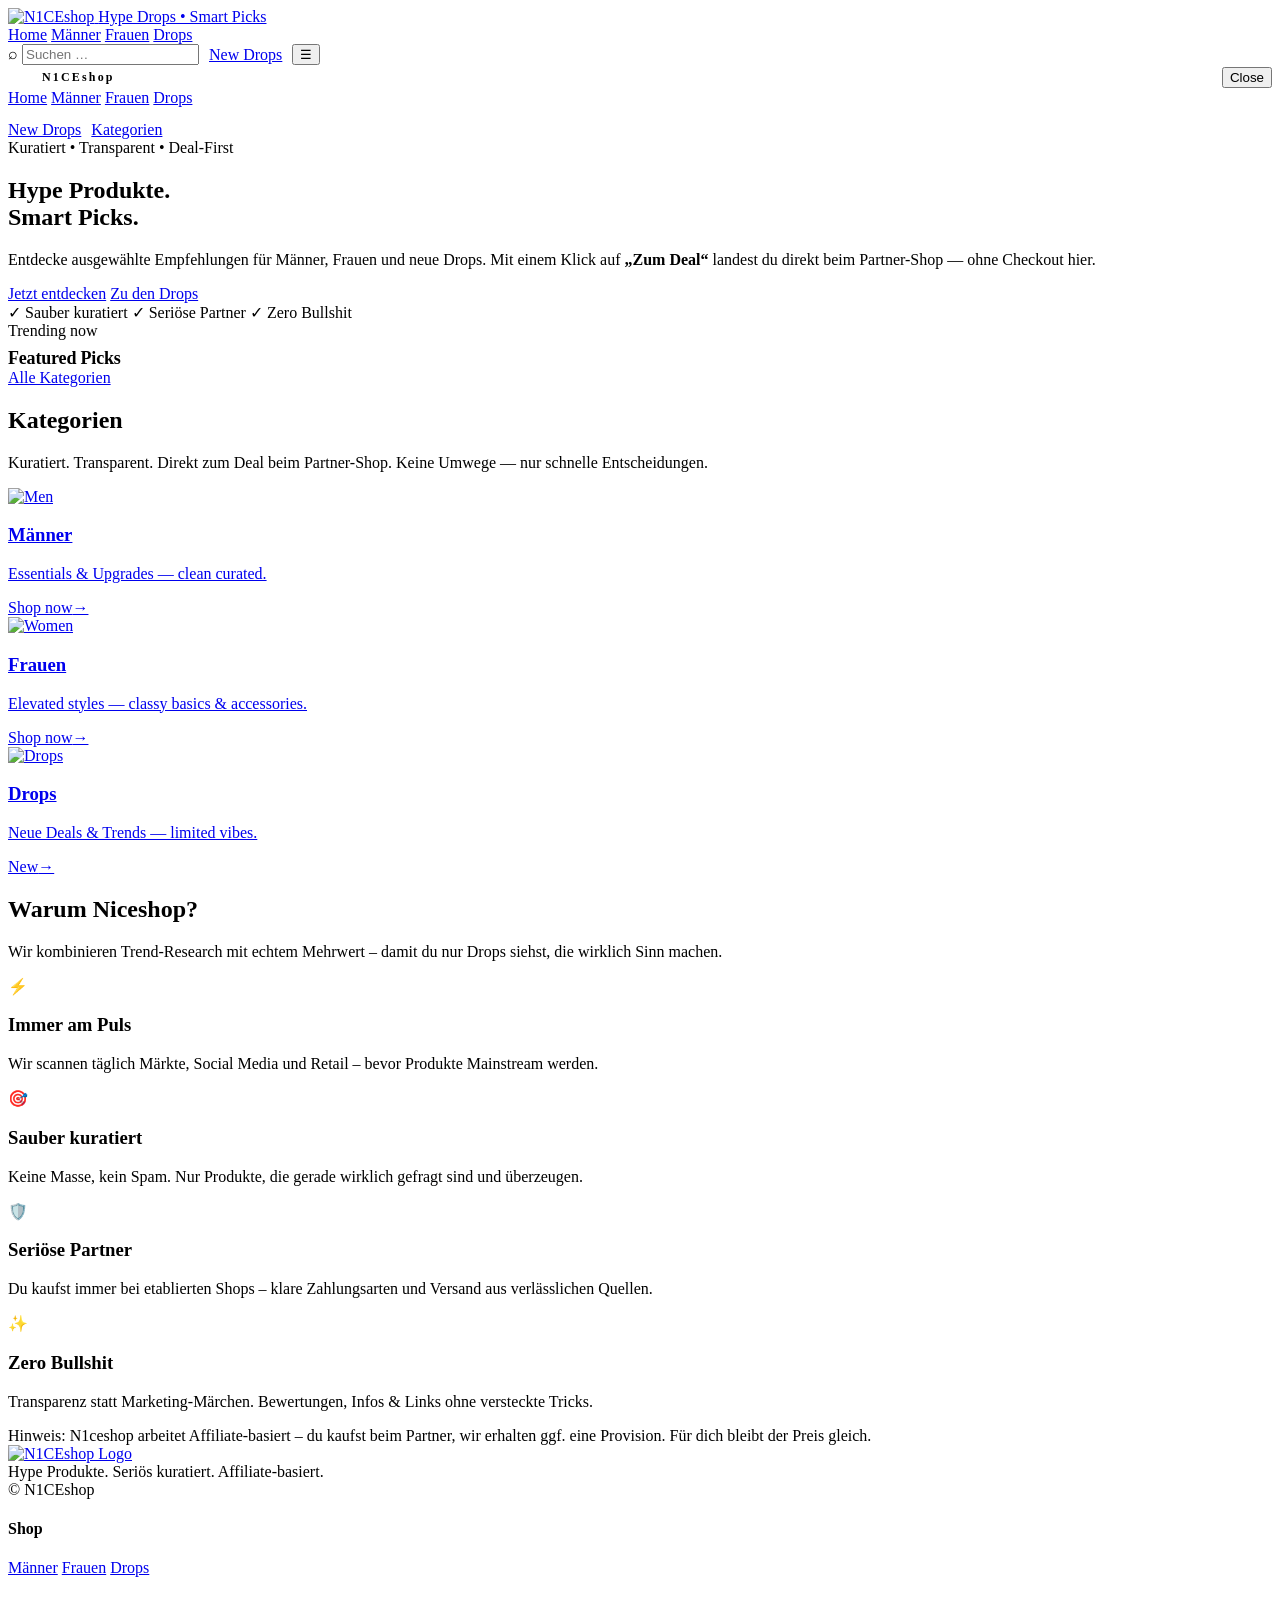
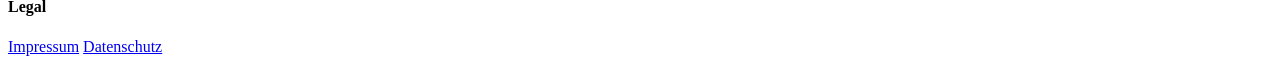
==== index.html @ d52f27d8 "Add files via upload" ====
<!DOCTYPE html>
<html lang="de">
<head>
  <title>N1CEshop — Curated Affiliate Picks</title>
  
<meta charset="UTF-8" />
<meta name="viewport" content="width=device-width, initial-scale=1.0" />
<meta name="theme-color" content="#0f1115" />
<link rel="stylesheet" href="assets/css/styles.css" />
<link rel="icon" href="assets/img/n1celogo.png" type="image/svg+xml" />

</head>
<body>

<header class="topbar">
  <div class="container">
    <div class="topbar-inner">
      <a class="brand" href="index.html" aria-label="Home">
  <img class="brand-logo" src="assets/img/n1celogo.png" alt="N1CEshop">
  <span class="tagline">Hype Drops • Smart Picks</span>
</a>

      <nav class="nav" aria-label="Shop Navigation">
        <a data-navlink href="index.html">Home</a>
        <a data-navlink href="men.html">Männer</a>
        <a data-navlink href="women.html">Frauen</a>
        <a data-navlink href="drops.html">Drops</a>
      </nav>

      <div style="display:flex;align-items:center;gap:10px">
        <div class="search" aria-label="Search">
          <span class="pill">⌕</span>
          <input type="text" placeholder="Suchen …" />
        </div>
        <a class="btn primary" href="drops.html">New Drops</a>
        <button class="burger" id="burger" aria-label="Open menu">☰</button>
      </div>
    </div>
  </div>
</header>

<div class="drawer" id="drawer" aria-hidden="true">
  <div class="drawer-panel" role="dialog" aria-modal="true" aria-label="Menu">
    <div style="display:flex;align-items:center;justify-content:space-between;gap:10px">
      <div style="display:flex;align-items:center;gap:10px">
        <span class="brand-badge" aria-hidden="true" style="width:24px;height:24px;border-radius:10px"></span>
        <strong style="letter-spacing:.18em;font-size:12px">N1CEshop</strong>
      </div>
      <button class="btn ghost" id="drawerClose" type="button">Close</button>
    </div>

    <div class="drawer-nav">
      <a href="index.html">Home</a>
      <a href="men.html">Männer</a>
      <a href="women.html">Frauen</a>
      <a href="drops.html">Drops</a>
    </div>

    <div style="margin-top:14px;display:flex;gap:10px;flex-wrap:wrap">
      <a class="btn primary" href="drops.html">New Drops</a>
      <a class="btn ghost" href="index.html#categories">Kategorien</a>
    </div>
  </div>
</div>


<main class="hero">
  <div class="container">
    <div class="hero-shop">
      <section class="hero-panel reveal">
        <div class="content">
          <span class="pill">Kuratiert • Transparent • Deal-First</span>
          <h1 class="h1">Hype Produkte.<br/>Smart Picks.</h1>
          <p class="hero-sub">Entdecke ausgewählte Empfehlungen für Männer, Frauen und neue Drops. Mit einem Klick auf <strong>„Zum Deal“</strong> landest du direkt beim Partner-Shop — ohne Checkout hier.</p>

          <div class="hero-actions">
            <a class="btn primary" href="#categories">Jetzt entdecken</a>
            <a class="btn ghost" href="drops.html">Zu den Drops</a>
          </div>

          <div class="hero-badges">
            <span class="pill">✓ Sauber kuratiert</span>
            <span class="pill">✓ Seriöse Partner</span>
            <span class="pill">✓ Zero Bullshit</span>
          </div>
        </div>
      </section>

      <aside class="hero-panel featured reveal" aria-label="Featured products">
        <div class="featured-top">
          <div>
            <div class="pill">Trending now</div>
            <div style="height:8px"></div>
            <strong style="letter-spacing:-.01em;font-size:18px">Featured Picks</strong>
          </div>
          <a class="btn ghost mini-cta" href="#categories">Alle Kategorien</a>
        </div>

        <div id="featuredGrid" class="featured-grid"></div>
      </aside>
    </div>
  </div>
</main>

<section class="section" id="categories">
  <div class="container">
    <div class="section-top">
      <div class="reveal">
        <h2 class="h2">Kategorien</h2>
        <p class="small">Kuratiert. Transparent. Direkt zum Deal beim Partner-Shop. Keine Umwege — nur schnelle Entscheidungen.</p>
      </div>
      <div class="reveal" style="display:flex;gap:10px;flex-wrap:wrap"></div>
    </div>

    <div class="tiles">
      <a class="tile reveal" href="men.html">
        <div class="media"><img src="assets/img/männer.png" alt="Men"></div>
        <div class="body"><h3>Männer</h3><p>Essentials &amp; Upgrades — clean curated.</p></div>
        <div class="footer"><span class="pill">Shop now</span><span class="arrow">→</span></div>
      </a>

      <a class="tile reveal" href="women.html">
        <div class="media"><img src="assets/img/frauen.png" alt="Women"></div>
        <div class="body"><h3>Frauen</h3><p>Elevated styles — classy basics &amp; accessories.</p></div>
        <div class="footer"><span class="pill">Shop now</span><span class="arrow">→</span></div>
      </a>

      <a class="tile reveal" href="drops.html">
        <div class="media"><img src="assets/img/vkh-led-strip-10m.webp" alt="Drops"></div>
        <div class="body"><h3>Drops</h3><p>Neue Deals &amp; Trends — limited vibes.</p></div>
        <div class="footer"><span class="pill">New</span><span class="arrow">→</span></div>
      </a>
    </div>
  </div>
</section>

<section class="section">
  <div class="container">
    <div class="why-wrap reveal">
      <div class="why-head">
        <h2>Warum Niceshop?</h2>
        <p>Wir kombinieren Trend-Research mit echtem Mehrwert – damit du nur Drops siehst, die wirklich Sinn machen.</p>
      </div>

      <div class="why-grid">
        <div class="why-card">
          <div class="why-icon">⚡</div>
          <h3>Immer am Puls</h3>
          <p>Wir scannen täglich Märkte, Social Media und Retail – bevor Produkte Mainstream werden.</p>
        </div>

        <div class="why-card">
          <div class="why-icon">🎯</div>
          <h3>Sauber kuratiert</h3>
          <p>Keine Masse, kein Spam. Nur Produkte, die gerade wirklich gefragt sind und überzeugen.</p>
        </div>

        <div class="why-card">
          <div class="why-icon">🛡️</div>
          <h3>Seriöse Partner</h3>
          <p>Du kaufst immer bei etablierten Shops – klare Zahlungsarten und Versand aus verlässlichen Quellen.</p>
        </div>

        <div class="why-card">
          <div class="why-icon">✨</div>
          <h3>Zero Bullshit</h3>
          <p>Transparenz statt Marketing-Märchen. Bewertungen, Infos &amp; Links ohne versteckte Tricks.</p>
        </div>
      </div>

      <div class="why-note">Hinweis: N1ceshop arbeitet Affiliate-basiert – du kaufst beim Partner, wir erhalten ggf. eine Provision. Für dich bleibt der Preis gleich.</div>
    </div>
  </div>
</section>


<footer>
  <div class="container">
    <div class="footer-grid">
      <!-- Column 1: Brand -->
      <div class="footer-brand">
        <a href="index.html" class="footer-brand-link">
          <img class="footer-logo" src="assets/img/n1celogo.png" alt="N1CEshop Logo">

        </a>

        <div class="footer-tagline">Hype Produkte. Seriös kuratiert. Affiliate-basiert.</div>
        <div class="copy">© <span id="year"></span> N1CEshop</div>
        
      </div>

      <!-- Column 2: Shop -->
      <div>
        <h4 class="footer-title">Shop</h4>
        <div class="footer-links">
          <a href="men.html">Männer</a>
          <a href="women.html">Frauen</a>
          <a href="drops.html">Drops</a>
        </div>
      </div>

      <!-- Column 3: Legal -->
      <div>
        <h4 class="footer-title">Legal</h4>
        <div class="footer-links">
          <a href="impressum.html">Impressum</a>
          <a href="datenschutz.html">Datenschutz</a>
        </div>
      </div>
    </div>
  </div>
</footer>


<script src="assets/js/app.js"></script>

</body>
</html>
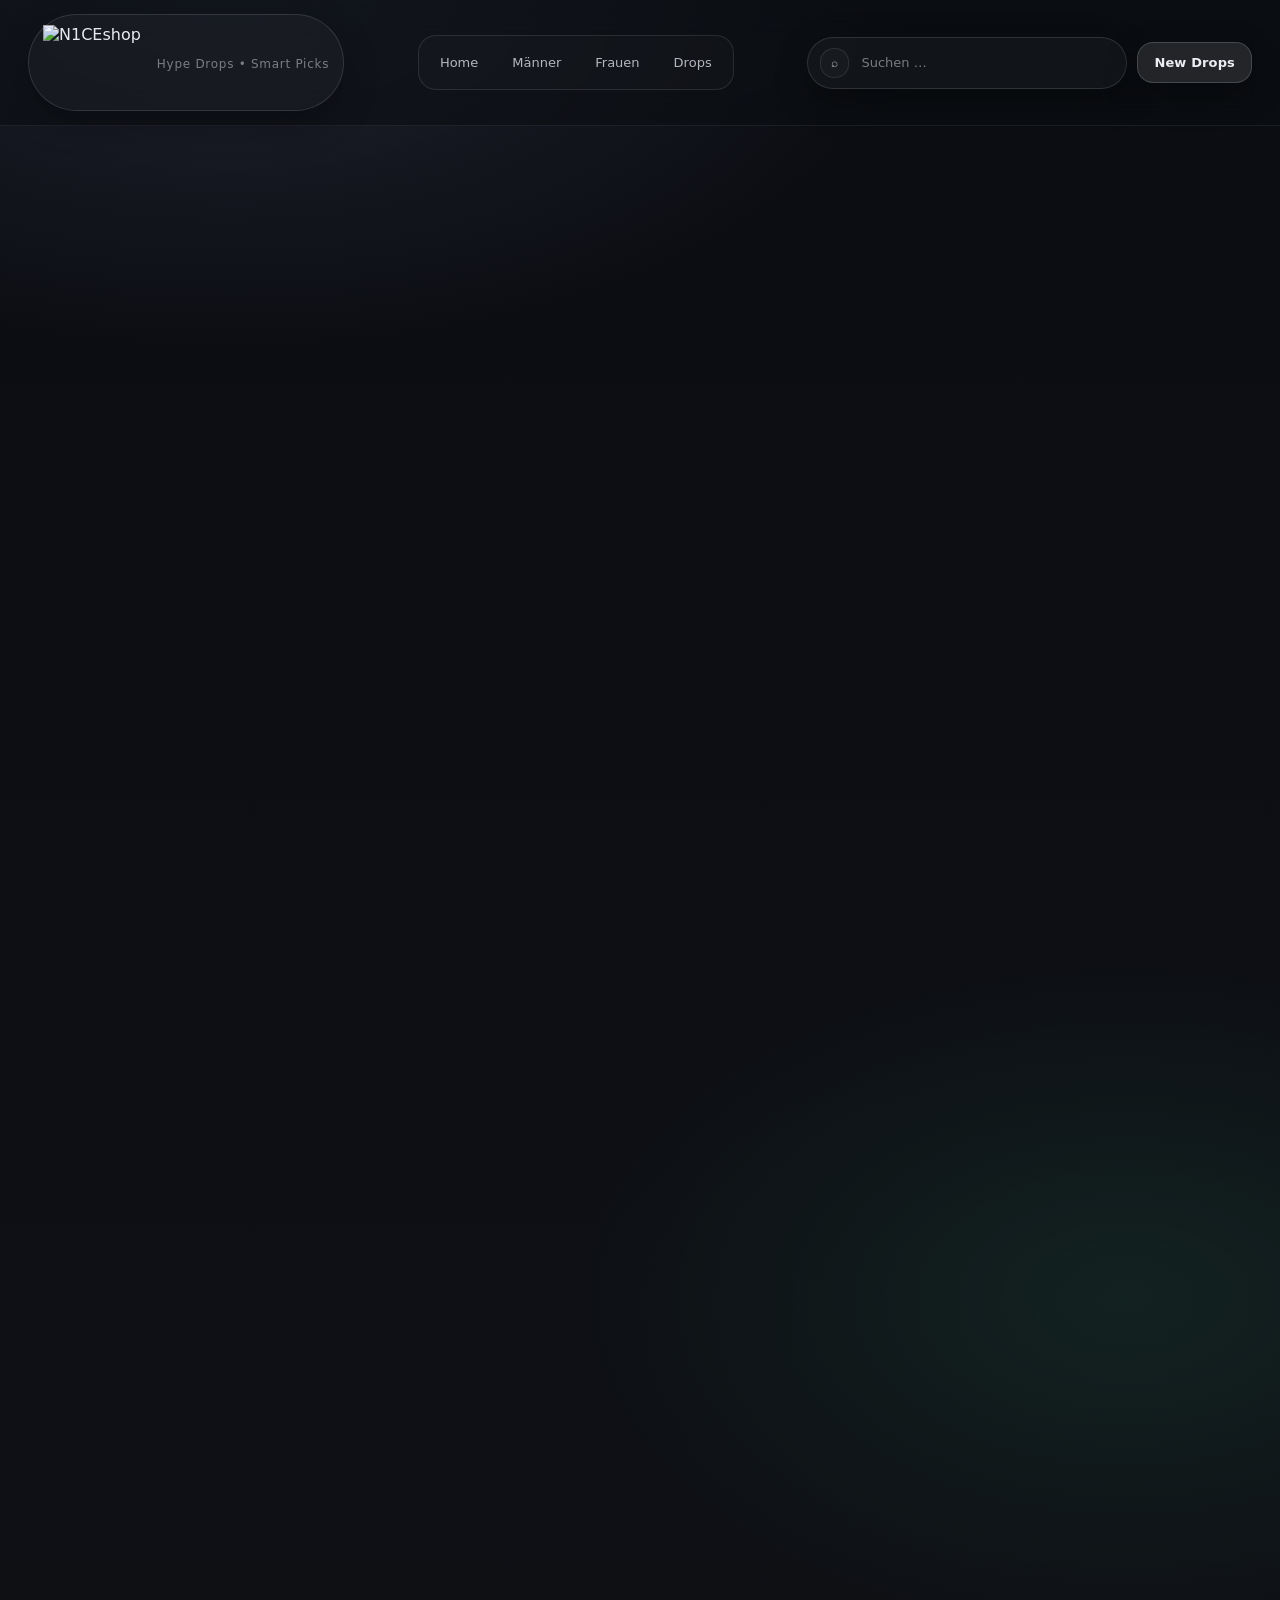
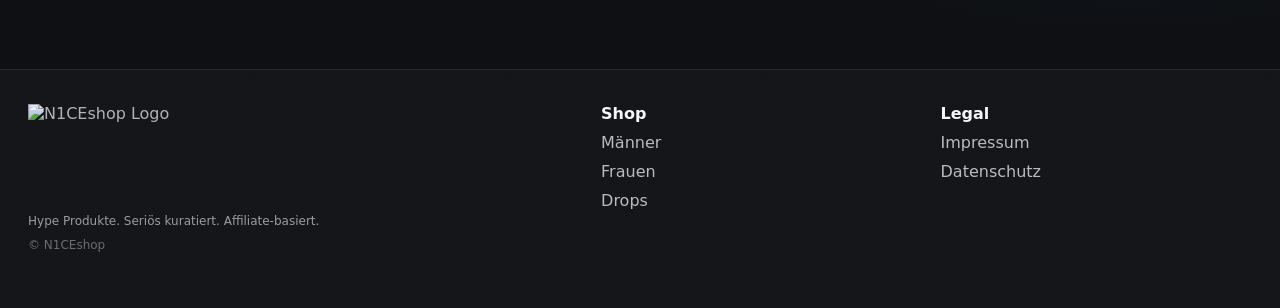
==== commit 8c10e98c: "Update index.html" ====
--- a/index.html
+++ b/index.html
@@ -6,7 +6,7 @@
 <meta charset="UTF-8" />
 <meta name="viewport" content="width=device-width, initial-scale=1.0" />
 <meta name="theme-color" content="#0f1115" />
-<link rel="stylesheet" href="assets/css/styles.css" />
+<link rel="stylesheet" href="styles.css" />
 <link rel="icon" href="assets/img/n1celogo.png" type="image/svg+xml" />
 
 </head>
--- a/styles.css
+++ b/styles.css
@@ -0,0 +1,783 @@
+
+:root{
+  --bg:#0f1115;
+  --bg2:#0b0d12;
+  --text:#f4f6fb;
+  --muted:rgba(244,246,251,.68);
+
+  --glass: rgba(255,255,255,.06);
+  --glass2: rgba(255,255,255,.04);
+  --glassLine: rgba(255,255,255,.12);
+
+  --shadow: 0 34px 120px rgba(0,0,0,.55);
+  --shadow2: 0 14px 44px rgba(0,0,0,.38);
+
+  --radius: 22px;
+  --radius2: 36px;
+  --max: 1240px;
+}
+*{box-sizing:border-box}
+html{scroll-behavior:smooth}
+body{
+  margin:0;
+  font-family: ui-sans-serif, system-ui, -apple-system, Segoe UI, Roboto, Inter, Arial;
+  color:var(--text);
+  background:
+    radial-gradient(1100px 560px at 18% 0%, rgba(170,179,255,.12), transparent 62%),
+    radial-gradient(920px 560px at 88% 68%, rgba(77,255,181,.08), transparent 60%),
+    linear-gradient(180deg, var(--bg2), var(--bg));
+  overflow-x:hidden;
+}
+a{color:inherit; text-decoration:none}
+img{max-width:100%; display:block}
+button,input,select{font-family:inherit}
+.container{width:min(var(--max), calc(100% - 56px)); margin:0 auto}
+
+/* Header */
+.topbar{
+  position:sticky; top:0; z-index:1000;
+  padding: 14px 0;
+  background: rgba(12,14,18,.58);
+  backdrop-filter: blur(18px);
+  border-bottom:1px solid rgba(244,246,251,.07);
+}
+.topbar-inner{display:flex; align-items:center; justify-content:space-between; gap:14px}
+.brand{
+  display:flex; align-items:center; gap:12px;
+  padding:10px 14px;
+  border-radius:999px;
+  background: rgba(255,255,255,.03);
+  border:1px solid rgba(255,255,255,.12);
+  box-shadow: var(--shadow2);
+}
+.brand-badge{
+  width:26px; height:26px; border-radius:10px;
+  background: linear-gradient(135deg, rgba(255,255,255,.92), rgba(170,179,255,.62));
+  box-shadow: 0 0 0 1px rgba(255,255,255,.14) inset;
+}
+.brand strong{letter-spacing:.18em; font-size:12px}
+
+.nav{
+  display:flex; align-items:center; gap:8px;
+  padding: 8px;
+  border-radius: 999px;
+  background: rgba(255,255,255,.02);
+  border: 1px solid rgba(255,255,255,.10);
+}
+.nav a{
+  padding:10px 12px;
+  border-radius:999px;
+  border:1px solid transparent;
+  color: rgba(244,246,251,.72);
+  font-size:13px;
+  transition: background .18s ease, border-color .18s ease, transform .18s ease;
+}
+.nav a:hover{background: rgba(255,255,255,.05); border-color: rgba(255,255,255,.10); transform: translateY(-1px); color: rgba(244,246,251,.9)}
+.nav a.active{background: rgba(255,255,255,.08); border-color: rgba(255,255,255,.14); color: rgba(244,246,251,.95)}
+
+.search{
+  display:flex; align-items:center; gap:10px;
+  padding:10px 12px;
+  border-radius:999px;
+  border:1px solid rgba(255,255,255,.12);
+  background: rgba(255,255,255,.03);
+  box-shadow: var(--shadow2);
+  min-width: 320px;
+}
+.search input{
+  border:0; outline:0; width:100%;
+  background:transparent; color:var(--text);
+  font-size:13px;
+}
+.search input::placeholder{color:rgba(244,246,251,.46)}
+
+.btn{
+  display:inline-flex; align-items:center; justify-content:center;
+  gap:10px;
+  padding:12px 14px;
+  border-radius:999px;
+  border:1px solid rgba(255,255,255,.16);
+  background: rgba(255,255,255,.06);
+  box-shadow: var(--shadow2);
+  font-weight:750; font-size:13px;
+  transition: transform .18s ease, background .18s ease, border-color .18s ease;
+  color: rgba(244,246,251,.96);
+}
+.btn:hover{transform: translateY(-1px); background: rgba(255,255,255,.09); border-color: rgba(255,255,255,.22)}
+.btn.primary{background: rgba(255,255,255,.10)}
+.btn.ghost{background: rgba(255,255,255,.03); border-color: rgba(255,255,255,.12)}
+
+.pill{
+  display:inline-flex; align-items:center; gap:8px;
+  padding:7px 11px;
+  border-radius:999px;
+  border:1px solid rgba(255,255,255,.12);
+  background: rgba(255,255,255,.03);
+  color: rgba(244,246,251,.75);
+  font-size:12px;
+}
+
+.burger{display:none}
+@media (max-width: 980px){
+  .nav{display:none}
+  .search{display:none}
+  .burger{display:inline-flex; padding:10px 12px; border-radius:999px; border:1px solid rgba(255,255,255,.14); background: rgba(255,255,255,.03); box-shadow: var(--shadow2); cursor:pointer}
+}
+
+/* Drawer */
+.drawer{position:fixed; inset:0; z-index:1500; background: rgba(0,0,0,.58); opacity:0; pointer-events:none; transition: opacity .2s ease}
+.drawer.open{opacity:1; pointer-events:auto}
+.drawer-panel{
+  position:absolute; top:0; right:0; height:100%;
+  width:min(460px, 90vw);
+  padding:18px;
+  background: rgba(18,20,26,.92);
+  backdrop-filter: blur(18px);
+  border-left:1px solid rgba(255,255,255,.12);
+  transform: translateX(100%);
+  transition: transform .22s ease;
+}
+.drawer.open .drawer-panel{transform: translateX(0)}
+.drawer-nav{display:grid; gap:10px; margin-top:12px}
+.drawer-nav a{padding:14px 12px; border-radius:18px; border:1px solid rgba(255,255,255,.12); background: rgba(255,255,255,.03)}
+.drawer-nav a:hover{background: rgba(255,255,255,.05)}
+
+/* Hero */
+.hero{padding: 34px 0 0}
+.hero-grid{display:grid; grid-template-columns: 1fr; gap:22px; align-items:stretch}
+@media (max-width:980px){ .hero-grid{grid-template-columns:1fr} }
+.hero-card{
+  border-radius: var(--radius2);
+  overflow:hidden;
+  background: linear-gradient(180deg, rgba(255,255,255,.06), rgba(255,255,255,.03));
+  border:1px solid rgba(255,255,255,.12);
+  box-shadow: var(--shadow);
+  backdrop-filter: blur(18px);
+}
+.hero-card .media{aspect-ratio: 16/9; overflow:hidden}
+.hero-card .media img{width:100%; height:100%; object-fit:cover; filter: saturate(1.03) contrast(1.04)}
+.hero-card .content{padding: 28px 28px 30px}
+.h1{font-size: clamp(38px, 4.6vw, 72px); line-height:1.02; letter-spacing:-0.04em; margin: 12px 0 12px}
+.lead{margin:0; color:var(--muted); font-size: clamp(15px, 1.1vw, 18px); max-width: 70ch}
+.hero-actions{display:flex; gap:10px; flex-wrap:wrap; margin-top:18px}
+.kpis{display:grid; gap:14px; grid-template-columns: repeat(2, minmax(0,1fr))}
+.kpi{
+  border-radius: var(--radius);
+  padding:18px;
+  background: rgba(255,255,255,.03);
+  border:1px solid rgba(255,255,255,.12);
+  box-shadow: var(--shadow2);
+  backdrop-filter: blur(18px);
+}
+.kpi strong{display:block; font-size:18px}
+.kpi span{display:block; margin-top:4px; color:var(--muted); font-size:12px}
+
+/* Sections */
+.section{padding: 46px 0}
+.section-top{display:flex; justify-content:space-between; align-items:flex-end; gap:16px; margin-bottom:18px}
+.h2{margin:0; font-size: clamp(24px, 2.4vw, 40px); letter-spacing:-.02em}
+.small{margin:6px 0 0; color:var(--muted)}
+
+/* Tiles */
+.tiles{display:grid; gap:18px; grid-template-columns: repeat(3, minmax(0,1fr))}
+@media (max-width:980px){ .tiles{grid-template-columns:1fr} }
+.tile{
+  border-radius: var(--radius2);
+  overflow:hidden;
+  background: rgba(255,255,255,.03);
+  border:1px solid rgba(255,255,255,.12);
+  box-shadow: var(--shadow);
+  transition: transform .18s ease, background .18s ease, border-color .18s ease;
+}
+.tile:hover{transform: translateY(-3px); background: rgba(255,255,255,.04); border-color: rgba(255,255,255,.16)}
+.tile .media{aspect-ratio: 16/9; overflow:hidden}
+.tile .media img{width:100%; height:100%; object-fit:cover}
+.tile .body{padding:22px}
+.tile .body h3{margin:0 0 8px; letter-spacing:-.01em}
+.tile .body p{margin:0; color:var(--muted)}
+.tile .footer{padding:0 22px 22px; display:flex; align-items:center; justify-content:space-between}
+.arrow{width:44px; height:44px; border-radius:18px; display:grid; place-items:center; border:1px solid rgba(255,255,255,.12); background: rgba(255,255,255,.03)}
+
+/* Products */
+.toolbar{display:flex; flex-wrap:wrap; gap:10px; align-items:center; justify-content:space-between; margin: 22px 0}
+.filters{display:flex; flex-wrap:wrap; gap:10px}
+.sort select{padding:10px 12px; border-radius:999px; border:1px solid rgba(255,255,255,.12); background: rgba(255,255,255,.03); color:var(--text)}
+.grid-products{display:grid; gap:18px; grid-template-columns: repeat(3, minmax(0,1fr))}
+@media (max-width:1100px){ .grid-products{grid-template-columns: repeat(2, minmax(0,1fr))} }
+@media (max-width:720px){ .grid-products{grid-template-columns: 1fr} }
+.product{
+  border-radius: var(--radius2);
+  overflow:hidden;
+  background: rgba(255,255,255,.03);
+  border:1px solid rgba(255,255,255,.12);
+  box-shadow: var(--shadow);
+  transition: transform .18s ease, border-color .18s ease, box-shadow .18s ease;
+}
+.product:hover{transform: translateY(-3px); border-color: rgba(255,255,255,.16); box-shadow: 0 50px 160px rgba(0,0,0,.62)}
+.product .media{aspect-ratio: 4/3; overflow:hidden; background: rgba(255,255,255,.02)}
+.product .media img{width:100%; height:100%; object-fit:cover}
+.product .body{padding:18px 18px 20px}
+.product h3{margin:0 0 8px; letter-spacing:-.01em}
+.product p{margin:0; color:var(--muted)}
+.price-row{display:flex; align-items:center; justify-content:space-between; gap:10px; margin-top:14px}
+.price{font-size:22px; font-weight:900; letter-spacing:-.02em}
+.badge{display:inline-flex; padding:7px 10px; border-radius:999px; font-size:12px; border:1px solid rgba(255,255,255,.12); background: rgba(255,255,255,.03); color: rgba(244,246,251,.84)}
+.badge.new{border-color: rgba(77,255,181,.30); background: rgba(77,255,181,.08)}
+.badge.hot{border-color: rgba(255,93,143,.28); background: rgba(255,93,143,.08)}
+.product .actions{display:flex; flex-wrap:wrap; gap:10px; margin-top:14px}
+.product .actions a, .product .actions button{flex:1}
+
+/* Modal */
+.modal{position:fixed; inset:0; z-index:1600; background: rgba(0,0,0,.64); display:none; align-items:center; justify-content:center; padding:20px}
+.modal.open{display:flex}
+.modal-card{width:min(980px, 100%); border-radius: var(--radius2); border:1px solid rgba(255,255,255,.12); background: rgba(18,20,26,.92); backdrop-filter: blur(18px); box-shadow: 0 60px 200px rgba(0,0,0,.70); overflow:hidden}
+.modal-grid{display:grid; grid-template-columns: 1fr 1fr}
+@media (max-width:980px){ .modal-grid{grid-template-columns: 1fr} }
+.modal-media{aspect-ratio: 4/3; overflow:hidden; background: rgba(255,255,255,.02)}
+.modal-media img{width:100%; height:100%; object-fit:cover}
+.modal-body{padding:18px}
+.modal-body h3{margin:0 0 8px}
+.modal-body p{margin:0; color:var(--muted)}
+.modal-top{display:flex; align-items:center; justify-content:space-between; gap:10px}
+.close{border:1px solid rgba(255,255,255,.14); background: rgba(255,255,255,.03); border-radius:999px; padding:10px 12px; cursor:pointer; color:rgba(244,246,251,.92)}
+
+/* Footer */
+footer{margin-top:44px; padding: 34px 0 56px; border-top:1px solid rgba(255,255,255,.08); background: rgba(255,255,255,.02)}
+.footer-grid{display:grid; gap:18px; grid-template-columns: 1.4fr 1fr 1fr}
+@media (max-width:980px){ .footer-grid{grid-template-columns:1fr} }
+.footer-grid a{color: rgba(244,246,251,.74)}
+.footer-grid a:hover{color: rgba(244,246,251,.92)}
+.copy{margin-top:14px; color: rgba(244,246,251,.55); font-size:12px}
+
+/* Reveal */
+.reveal{opacity:0; transform: translateY(14px)}
+.reveal.visible{opacity:1; transform:none; transition: opacity .7s ease, transform .7s ease}
+
+
+
+/* --- Shop Hero (index) --- */
+.hero-shop{
+  display:grid;
+  grid-template-columns: 1.05fr .95fr;
+  gap:22px;
+  align-items:stretch;
+}
+@media (max-width: 980px){
+  .hero-shop{grid-template-columns:1fr}
+}
+.hero-panel{
+  border-radius: var(--radius2);
+  overflow:hidden;
+  background: linear-gradient(180deg, rgba(255,255,255,.06), rgba(255,255,255,.03));
+  border:1px solid rgba(255,255,255,.12);
+  box-shadow: var(--shadow);
+  backdrop-filter: blur(18px);
+}
+.hero-panel .content{padding: 28px 28px 30px}
+.hero-sub{margin:10px 0 0; color: var(--muted); font-size: 16px; max-width: 70ch}
+.hero-badges{margin-top:14px;display:flex;gap:10px;flex-wrap:wrap}
+.featured{
+  padding: 18px;
+}
+.featured-top{
+  display:flex; align-items:center; justify-content:space-between; gap:10px;
+  margin-bottom: 12px;
+}
+.featured-grid{
+  display:grid;
+  grid-template-columns: 1fr;
+  gap:14px;
+}
+@media (max-width: 980px){
+  .featured-grid{grid-template-columns:1fr}
+}
+.mini-card{
+  display:grid;
+  grid-template-columns: 110px 1fr;
+  gap:14px;
+  border-radius: 26px;
+  overflow:hidden;
+  background: rgba(255,255,255,.03);
+  border:1px solid rgba(255,255,255,.12);
+  box-shadow: var(--shadow2);
+}
+.mini-card .img{aspect-ratio: 1/1; overflow:hidden; background: rgba(255,255,255,.02)}
+.mini-card .img img{width:100%;height:100%;object-fit:cover}
+.mini-card .txt{padding:14px 14px 14px 0}
+.mini-card h3{margin:0 0 6px; font-size:14px; letter-spacing:-.01em}
+.mini-card p{margin:0; color: var(--muted); font-size:12px; line-height:1.35}
+.mini-row{display:flex; align-items:center; justify-content:space-between; gap:10px; margin-top:10px}
+.mini-price{font-weight:900; letter-spacing:-.01em}
+.mini-cta{padding:10px 12px; font-size:12px}
+
+/* --- Warum Niceshop section --- */
+.why-wrap{
+  margin-top: 18px;
+  border-radius: var(--radius2);
+  padding: 34px 18px 22px;
+  background:
+    radial-gradient(900px 420px at 50% 0%, rgba(255,255,255,.10), transparent 62%),
+    linear-gradient(180deg, rgba(255,255,255,.02), rgba(255,255,255,.01));
+  border:1px solid rgba(255,255,255,.10);
+  box-shadow: var(--shadow);
+  backdrop-filter: blur(18px);
+}
+.why-head{ text-align:center; max-width: 980px; margin: 0 auto 22px; }
+.why-head h2{ margin:0; font-size: clamp(26px, 3vw, 42px); letter-spacing:-.02em }
+.why-head p{ margin:8px 0 0; color: var(--muted) }
+.why-grid{
+  display:grid;
+  grid-template-columns: repeat(4, minmax(0,1fr));
+  gap:18px;
+  width:min(1140px, 100%);
+  margin: 0 auto;
+}
+@media (max-width: 1100px){ .why-grid{grid-template-columns: repeat(2, minmax(0,1fr));} }
+@media (max-width: 640px){ .why-grid{grid-template-columns:1fr;} }
+
+.why-card{
+  border-radius: 26px;
+  padding: 22px;
+  background: rgba(0,0,0,.14);
+  border: 1px solid rgba(255,255,255,.12);
+  box-shadow: var(--shadow2);
+  text-align:center;
+}
+.why-icon{
+  width: 44px; height: 44px;
+  border-radius: 16px;
+  margin: 0 auto 10px;
+  display:grid; place-items:center;
+  background: rgba(255,255,255,.06);
+  border:1px solid rgba(255,255,255,.12);
+  font-size: 20px;
+}
+.why-card h3{ margin: 10px 0 8px; font-size: 16px; letter-spacing:-.01em }
+.why-card p{ margin:0; color: var(--muted); font-size: 13px; line-height:1.5 }
+.why-note{
+  text-align:center;
+  margin: 18px 0 0;
+  color: rgba(244,246,251,.45);
+  font-size: 12px;
+}
+
+/* Brand taglines */
+.brand .tagline{
+  display:block;
+  margin-top:2px;
+  font-size:11px;
+  letter-spacing:.06em;
+  color: rgba(244,246,251,.60);
+}
+.footer-tagline{
+  margin-top:6px;
+  font-size:12px;
+  color: rgba(244,246,251,.60);
+}
+
+
+/* --- Category hero: make it more normal/smaller --- */
+body.category .hero{
+  padding: 22px 0 0;
+}
+body.category .hero-panel .content{
+  padding: 20px 20px 22px;
+}
+body.category .h1{
+  font-size: clamp(30px, 3.2vw, 48px);
+}
+body.category .hero-card .media,
+body.category .hero-panel .media{
+  aspect-ratio: 16/6;
+}
+@media (max-width: 980px){
+  body.category .hero-card .media,
+  body.category .hero-panel .media{
+    aspect-ratio: 16/9;
+  }
+}
+
+
+/* --- Shopper category header (compact, no big image) --- */
+body.category .category-hero{
+  margin-top: 8px;
+  border-radius: var(--radius2);
+  padding: 18px;
+  background: linear-gradient(180deg, rgba(255,255,255,.06), rgba(255,255,255,.03));
+  border:1px solid rgba(255,255,255,.12);
+  box-shadow: var(--shadow);
+  backdrop-filter: blur(18px);
+}
+.breadcrumbs{
+  display:flex; gap:8px; flex-wrap:wrap; align-items:center;
+  color: rgba(244,246,251,.58);
+  font-size: 12px;
+}
+.breadcrumbs a{color: rgba(244,246,251,.72)}
+.breadcrumbs a:hover{color: rgba(244,246,251,.9)}
+body.category .category-hero .title-row{
+  display:flex; align-items:flex-end; justify-content:space-between; gap:14px; flex-wrap:wrap;
+  margin-top: 10px;
+}
+body.category .category-hero .title-row h1{
+  margin:0;
+  font-size: clamp(28px, 3.0vw, 44px);
+  letter-spacing: -0.03em;
+  line-height:1.05;
+}
+body.category .category-hero .title-row p{
+  margin: 6px 0 0;
+  color: var(--muted);
+  max-width: 68ch;
+}
+body.category .category-hero .meta{
+  display:flex; gap:10px; flex-wrap:wrap; align-items:center;
+}
+body.category .category-hero .count-pill{
+  padding:7px 11px;
+  border-radius:999px;
+  border:1px solid rgba(255,255,255,.12);
+  background: rgba(255,255,255,.03);
+  color: rgba(244,246,251,.80);
+  font-size: 12px;
+}
+body.category .toolbar{
+  margin-top: 14px;
+}
+
+/* ===============================
+   V5 — Apple grid + premium hover
+==================================*/
+
+/* 4-column grid (Apple feel) */
+.grid-products{
+  display:grid;
+  gap:22px;
+  grid-template-columns: repeat(4, minmax(0,1fr));
+}
+@media (max-width:1200px){
+  .grid-products{grid-template-columns: repeat(3, minmax(0,1fr));}
+}
+@media (max-width:900px){
+  .grid-products{grid-template-columns: repeat(2, minmax(0,1fr));}
+}
+@media (max-width:600px){
+  .grid-products{grid-template-columns: 1fr;}
+}
+
+/* High-end hover: lift + zoom + soft sweep */
+.product{
+  position:relative;
+  overflow:hidden;
+  transition: transform .26s ease, box-shadow .26s ease, border-color .26s ease;
+}
+.product .media img{
+  transition: transform .45s ease;
+  transform-origin: center;
+}
+.product:hover{
+  transform: translateY(-7px);
+  box-shadow: 0 70px 220px rgba(0,0,0,.68);
+  border-color: rgba(255,255,255,.26);
+}
+.product:hover .media img{
+  transform: scale(1.07);
+}
+.product::after{
+  content:"";
+  position:absolute;
+  inset:-2px;
+  background:
+    radial-gradient(700px 240px at 20% 0%, rgba(255,255,255,.10), transparent 55%),
+    linear-gradient(120deg, rgba(255,255,255,.10), transparent 42%);
+  opacity:0;
+  transition: opacity .28s ease;
+  pointer-events:none;
+}
+.product:hover::after{opacity:1}
+
+/* Premium badges */
+.badge{
+  font-weight:800;
+  letter-spacing:.06em;
+  padding:6px 10px;
+  border-radius:999px;
+  backdrop-filter: blur(12px);
+  text-transform: uppercase;
+  font-size: 11px;
+  border: 1px solid rgba(255,255,255,.14);
+  background: rgba(255,255,255,.05);
+  color: rgba(244,246,251,.92);
+}
+.badge.hot{
+  border: none;
+  background: linear-gradient(90deg, #ff4d6d, #ff0033);
+  color: #fff;
+}
+.badge.new{
+  border: none;
+  background: linear-gradient(90deg, #4dffb5, #00d084);
+  color: #0b0d12;
+}
+.badge.premium{
+  border: none;
+  background: linear-gradient(90deg, #aab3ff, #2f5bff);
+  color: #fff;
+}
+
+/* ===============================
+   Category themes (color + slight typography)
+==================================*/
+body[data-category="men"]{
+  --accentColor: #2f5bff; /* royal blue */
+  --titleTrack: -0.035em;
+  --titleWeight: 900;
+}
+body[data-category="women"]{
+  --accentColor: #ff4da6; /* rose */
+  --titleTrack: -0.045em;
+  --titleWeight: 850;
+}
+body[data-category="drops"]{
+  --accentColor: #b11226; /* cherry */
+  --titleTrack: -0.03em;
+  --titleWeight: 900;
+}
+
+/* Accent applied */
+body[data-category] .btn.primary{
+  background: var(--accentColor);
+  border: none;
+}
+body[data-category] .btn.primary:hover{ filter: brightness(1.10); }
+
+body[data-category] .count-pill{
+  border-color: rgba(255,255,255,.14);
+  box-shadow: 0 14px 44px rgba(0,0,0,.28);
+}
+body[data-category] .count-pill{
+  color: rgba(244,246,251,.88);
+}
+body[data-category] .count-pill span#count{
+  color: var(--accentColor);
+  font-weight: 900;
+}
+
+/* Subtle bar tint */
+body[data-category="men"] .topbar{ background: rgba(30,50,120,.35); }
+body[data-category="women"] .topbar{ background: rgba(120,30,90,.35); }
+body[data-category="drops"] .topbar{ background: rgba(120,20,30,.35); }
+
+/* Typography flavor */
+body[data-category] .category-hero .title-row h1{
+  letter-spacing: var(--titleTrack);
+  font-weight: var(--titleWeight);
+}
+body[data-category="women"] .product h3{ letter-spacing: -0.02em; }
+body[data-category="men"] .product h3{ letter-spacing: -0.01em; }
+body[data-category="drops"] .product h3{ letter-spacing: -0.005em; }
+
+/* ===============================
+   V6 — Apple Store polish
+==================================*/
+:root{
+  --radius: 24px;
+  --radius2: 42px;
+  --shadow: 0 30px 100px rgba(0,0,0,.48);
+  --shadow2: 0 12px 34px rgba(0,0,0,.30);
+}
+
+/* Cards feel more Apple: softer shadow, bigger radius */
+.hero-panel,
+.hero-card,
+.tile,
+.product,
+.modal-card,
+.category-hero,
+.why-wrap,
+.mini-card{
+  border-radius: var(--radius2);
+}
+
+/* Reduce "pill" look: buttons become rounded-rect */
+.btn{
+  border-radius: 16px;
+  padding: 12px 16px;
+  font-weight: 800;
+  letter-spacing: .01em;
+  box-shadow: var(--shadow2);
+}
+.btn.ghost{
+  border-radius: 16px;
+}
+.btn.primary{
+  border-radius: 16px;
+}
+
+/* Nav links slightly less pill */
+.nav{ border-radius: 18px; }
+.nav a{ border-radius: 14px; }
+
+/* Pills remain, but slightly more subtle */
+.pill{
+  border-radius: 14px;
+  padding: 7px 10px;
+  background: rgba(255,255,255,.025);
+  border-color: rgba(255,255,255,.10);
+}
+
+/* Product card layout: more whitespace + Apple spacing */
+.product .body{ padding: 18px 18px 22px; }
+.product h3{ font-size: 15px; }
+.product p{ font-size: 13px; line-height: 1.5; }
+.price{ font-size: 20px; }
+
+/* Hover: slightly less aggressive, more "float" */
+.product:hover{
+  transform: translateY(-6px);
+  box-shadow: 0 54px 160px rgba(0,0,0,.60);
+}
+
+/* Badges more Apple: smaller, cleaner */
+.badge{
+  font-size: 10px;
+  padding: 6px 9px;
+}
+
+/* Featured mini-cta less pill */
+.mini-cta{
+  border-radius: 14px;
+  padding: 10px 12px;
+}
+
+/* Category hero: more Apple spacing */
+body.category .category-hero{
+  padding: 20px;
+}
+
+
+.footer-brand { display: flex; align-items: center; gap: 12px; }
+
+.footer-brand-link { display:inline-flex; align-items:center; }
+
+.footer-logo{
+  height: 34px;
+  width: auto;
+  opacity: .92;
+  transition: transform .25s ease, opacity .25s ease, filter .25s ease;
+}
+
+.footer-logo:hover{
+  opacity: 1;
+  transform: translateY(-1px) scale(1.03);
+  filter: drop-shadow(0 10px 24px rgba(0,0,0,.35));
+}
+.footer-grid{
+  display:grid;
+  grid-template-columns: 1.2fr .8fr .8fr;
+  gap: 26px;
+  align-items: start;
+}
+
+.footer-brand{ display:block; }
+
+.footer-brand-link{
+  display:inline-flex;
+  align-items:center;
+  gap:10px;
+  text-decoration:none;
+}
+
+.footer-logo{
+  height: 34px;
+  width: auto;
+  display:block;
+  opacity: .95;
+}
+
+.footer-wordmark{
+  font-weight: 900;
+  letter-spacing: .14em;
+  font-size: 12px;
+  opacity: .9;
+}
+
+.footer-tagline{ margin-top: 10px; }
+.copy{ margin-top: 10px; opacity: .7; }
+
+
+/* --- Footer layout fix --- */
+.footer-grid{
+  display:grid !important;
+  grid-template-columns: 1.4fr .8fr .8fr;
+  gap: 28px;
+  align-items: start;
+}
+
+.footer-title{
+  margin: 0 0 10px;
+}
+
+.footer-links{
+  display: grid;
+  gap: 10px;
+}
+
+.footer-brand-link{
+  display:inline-flex;
+  align-items:center;
+  gap: 10px;
+  text-decoration: none;
+}
+
+.footer-logo{
+  height: 100px;
+  width: auto;
+  display:block;
+  opacity: .95;
+}
+
+.footer-wordmark{
+  font-weight: 900;
+  letter-spacing: .14em;
+  font-size: 12px;
+  opacity: .9;
+}
+
+.footer-tagline{ margin-top: 10px; }
+.copy{ margin-top: 10px; opacity: .7; }
+
+
+/* Header logo */
+.brand{
+  display:flex;
+  align-items:center;
+  gap:10px;
+  white-space:nowrap;
+}
+
+.brand-logo{
+  height: 75px;
+  width: auto;
+  display:block;
+  flex: 0 0 auto;
+  opacity: .95;
+}
+
+.brand-word{
+  letter-spacing: .08em;
+  font-weight: 900;
+  font-size: 13px;
+}
+
+.brand .tagline{
+  margin-left: 6px;
+  opacity: .75;
+  font-size: 12px;
+}
+
+/* Mobile: hide tagline to keep header clean */
+@media (max-width: 760px){
+  .brand .tagline{ display:none; }
+  .brand-logo{ height: 24px; }
+}
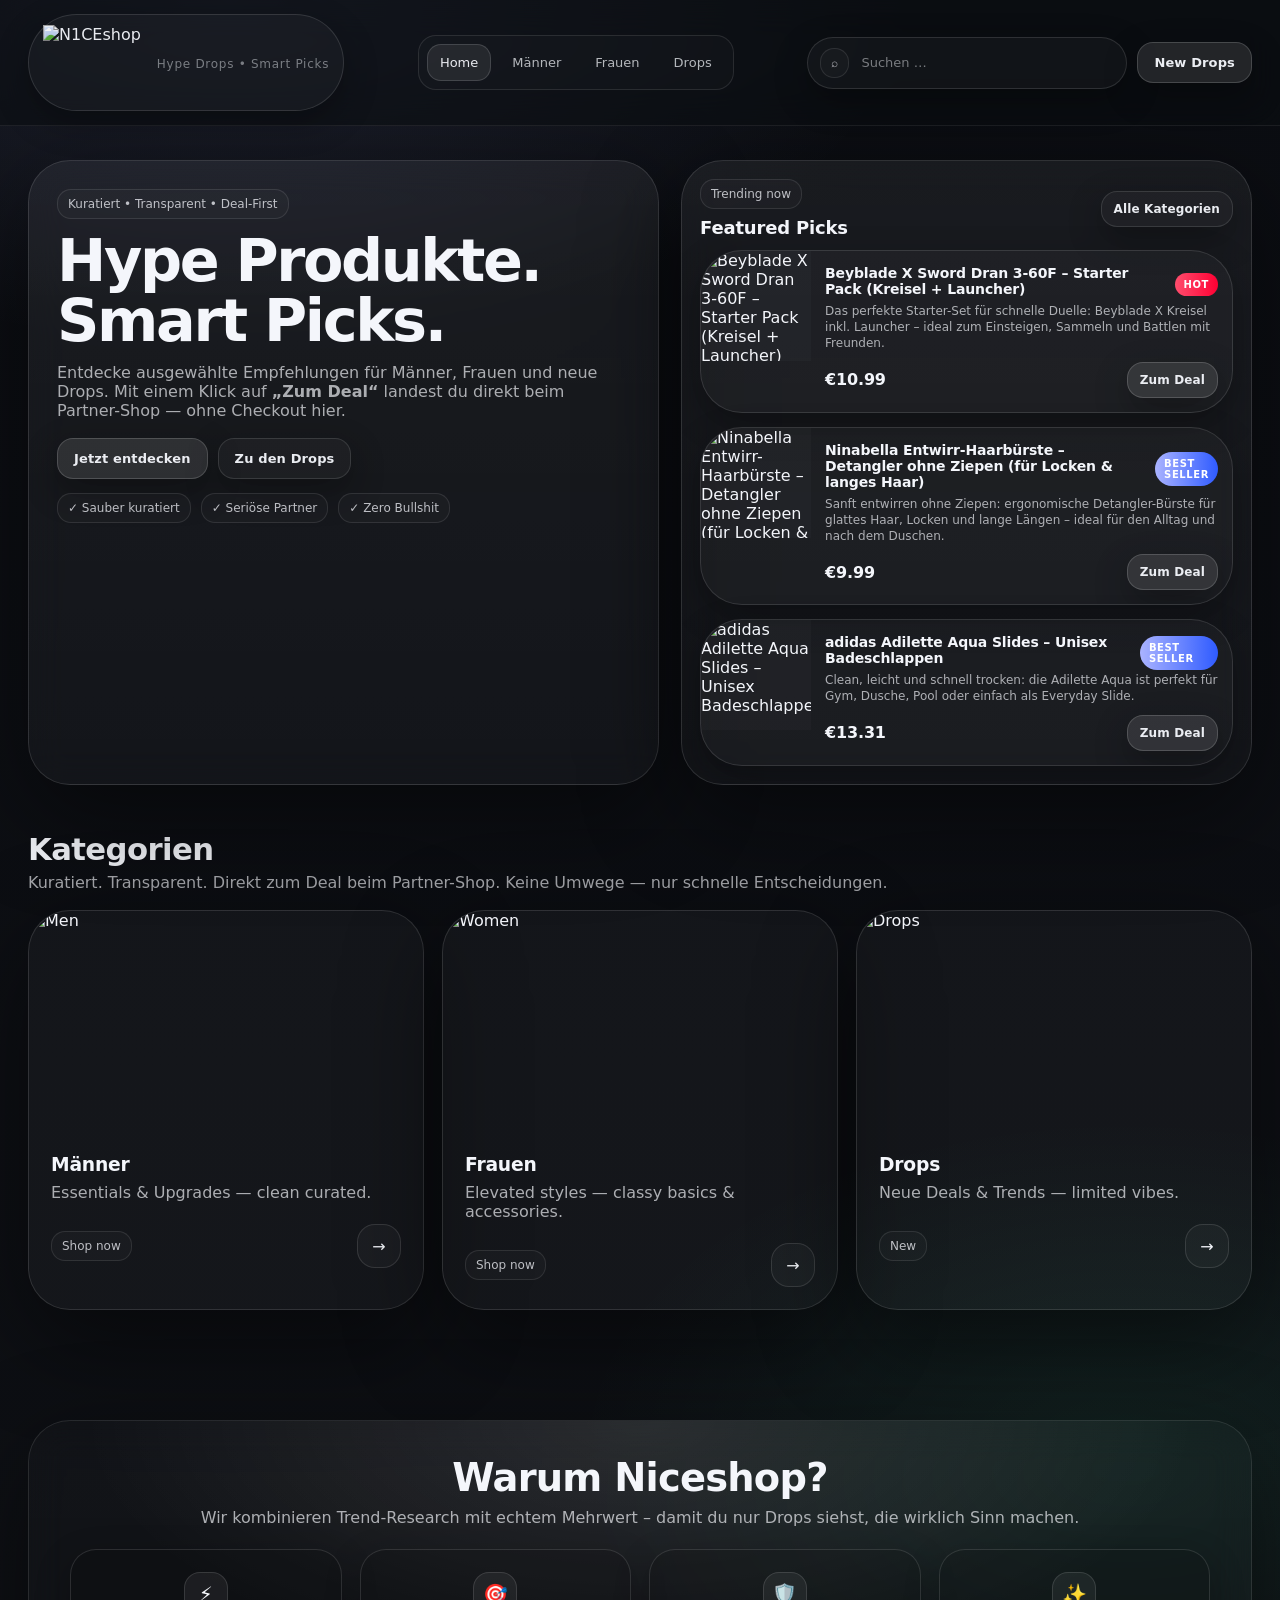
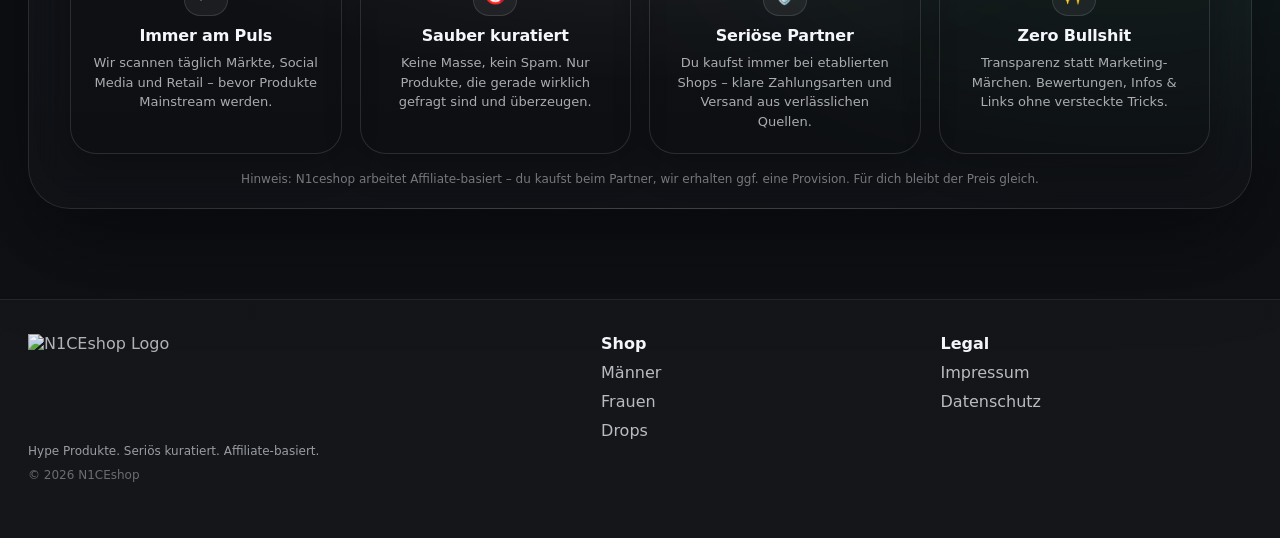
==== commit 96538ef0: "Update index.html" ====
--- a/index.html
+++ b/index.html
@@ -212,7 +212,8 @@
 </footer>
 
 
-<script src="assets/js/app.js"></script>
+<script src="app.js" defer></script>
+
 
 </body>
 </html>
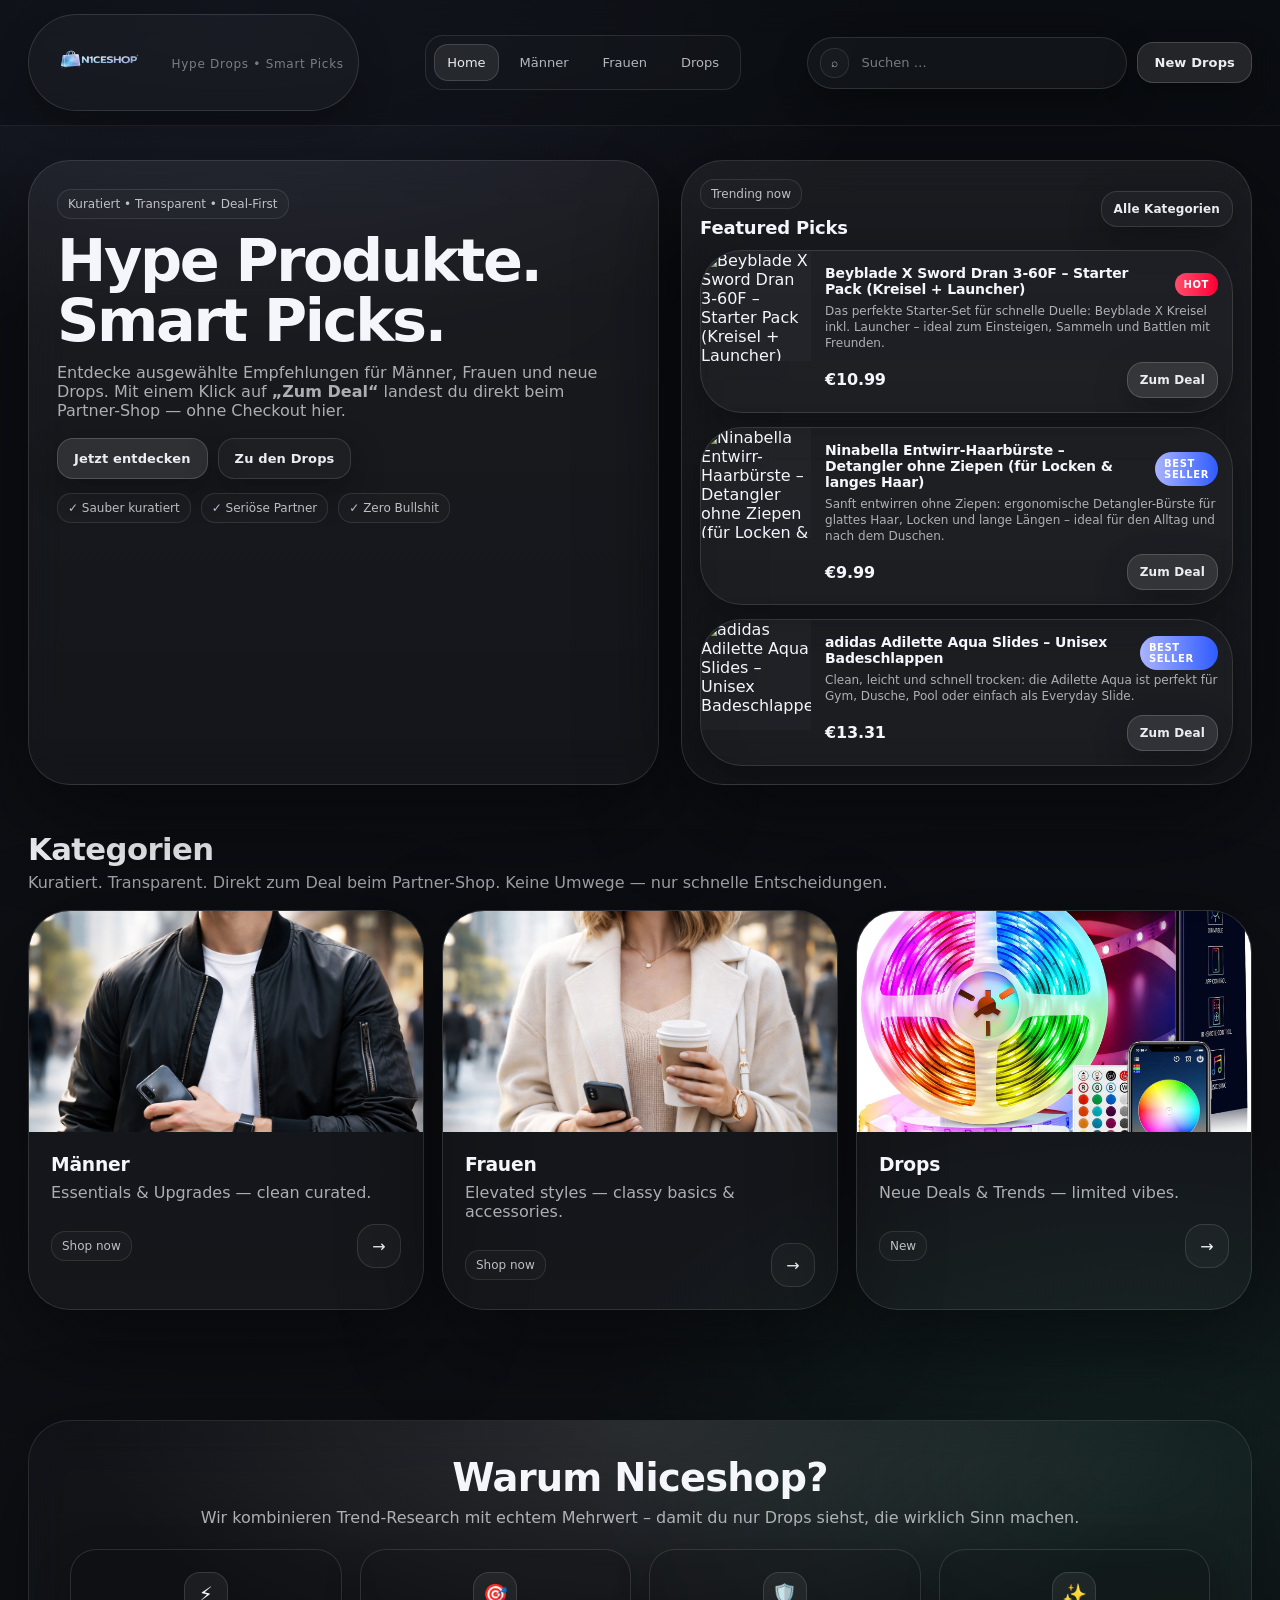
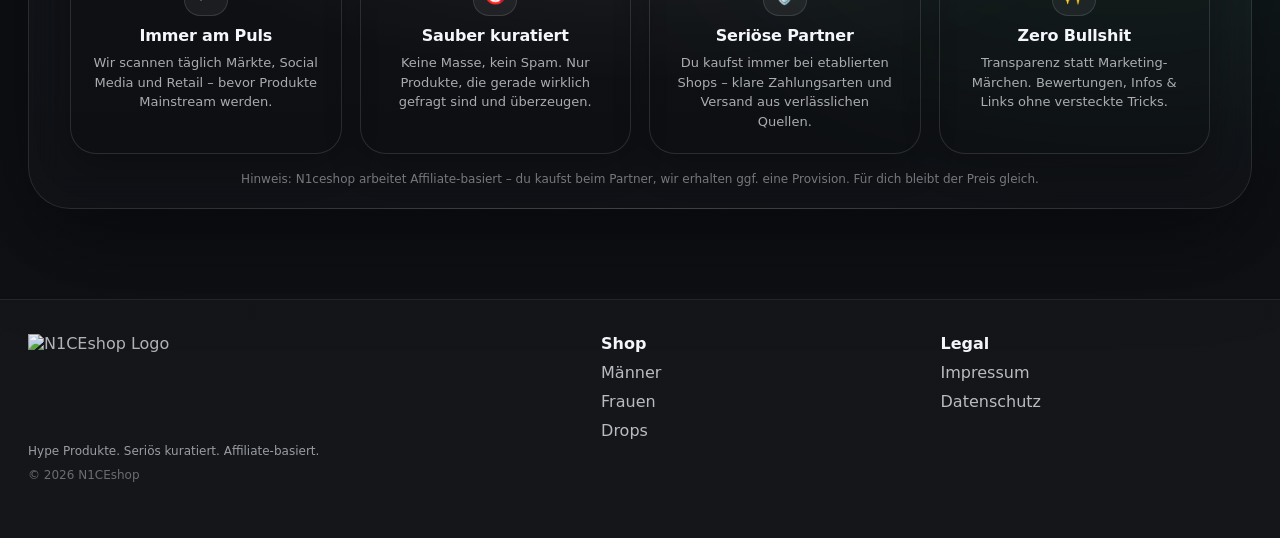
==== commit 058c6235: "Update index.html" ====
--- a/index.html
+++ b/index.html
@@ -7,7 +7,7 @@
 <meta name="viewport" content="width=device-width, initial-scale=1.0" />
 <meta name="theme-color" content="#0f1115" />
 <link rel="stylesheet" href="styles.css" />
-<link rel="icon" href="assets/img/n1celogo.png" type="image/svg+xml" />
+<link rel="icon" href="n1celogo.png" type="image/svg+xml" />
 
 </head>
 <body>
@@ -16,7 +16,7 @@
   <div class="container">
     <div class="topbar-inner">
       <a class="brand" href="index.html" aria-label="Home">
-  <img class="brand-logo" src="assets/img/n1celogo.png" alt="N1CEshop">
+  <img class="brand-logo" src="n1celogo.png" alt="N1CEshop">
   <span class="tagline">Hype Drops • Smart Picks</span>
 </a>
 
@@ -114,19 +114,19 @@
 
     <div class="tiles">
       <a class="tile reveal" href="men.html">
-        <div class="media"><img src="assets/img/männer.png" alt="Men"></div>
+        <div class="media"><img src="männer.png" alt="Men"></div>
         <div class="body"><h3>Männer</h3><p>Essentials &amp; Upgrades — clean curated.</p></div>
         <div class="footer"><span class="pill">Shop now</span><span class="arrow">→</span></div>
       </a>
 
       <a class="tile reveal" href="women.html">
-        <div class="media"><img src="assets/img/frauen.png" alt="Women"></div>
+        <div class="media"><img src="frauen.png" alt="Women"></div>
         <div class="body"><h3>Frauen</h3><p>Elevated styles — classy basics &amp; accessories.</p></div>
         <div class="footer"><span class="pill">Shop now</span><span class="arrow">→</span></div>
       </a>
 
       <a class="tile reveal" href="drops.html">
-        <div class="media"><img src="assets/img/vkh-led-strip-10m.webp" alt="Drops"></div>
+        <div class="media"><img src="vkh-led-strip-10m.webp" alt="Drops"></div>
         <div class="body"><h3>Drops</h3><p>Neue Deals &amp; Trends — limited vibes.</p></div>
         <div class="footer"><span class="pill">New</span><span class="arrow">→</span></div>
       </a>
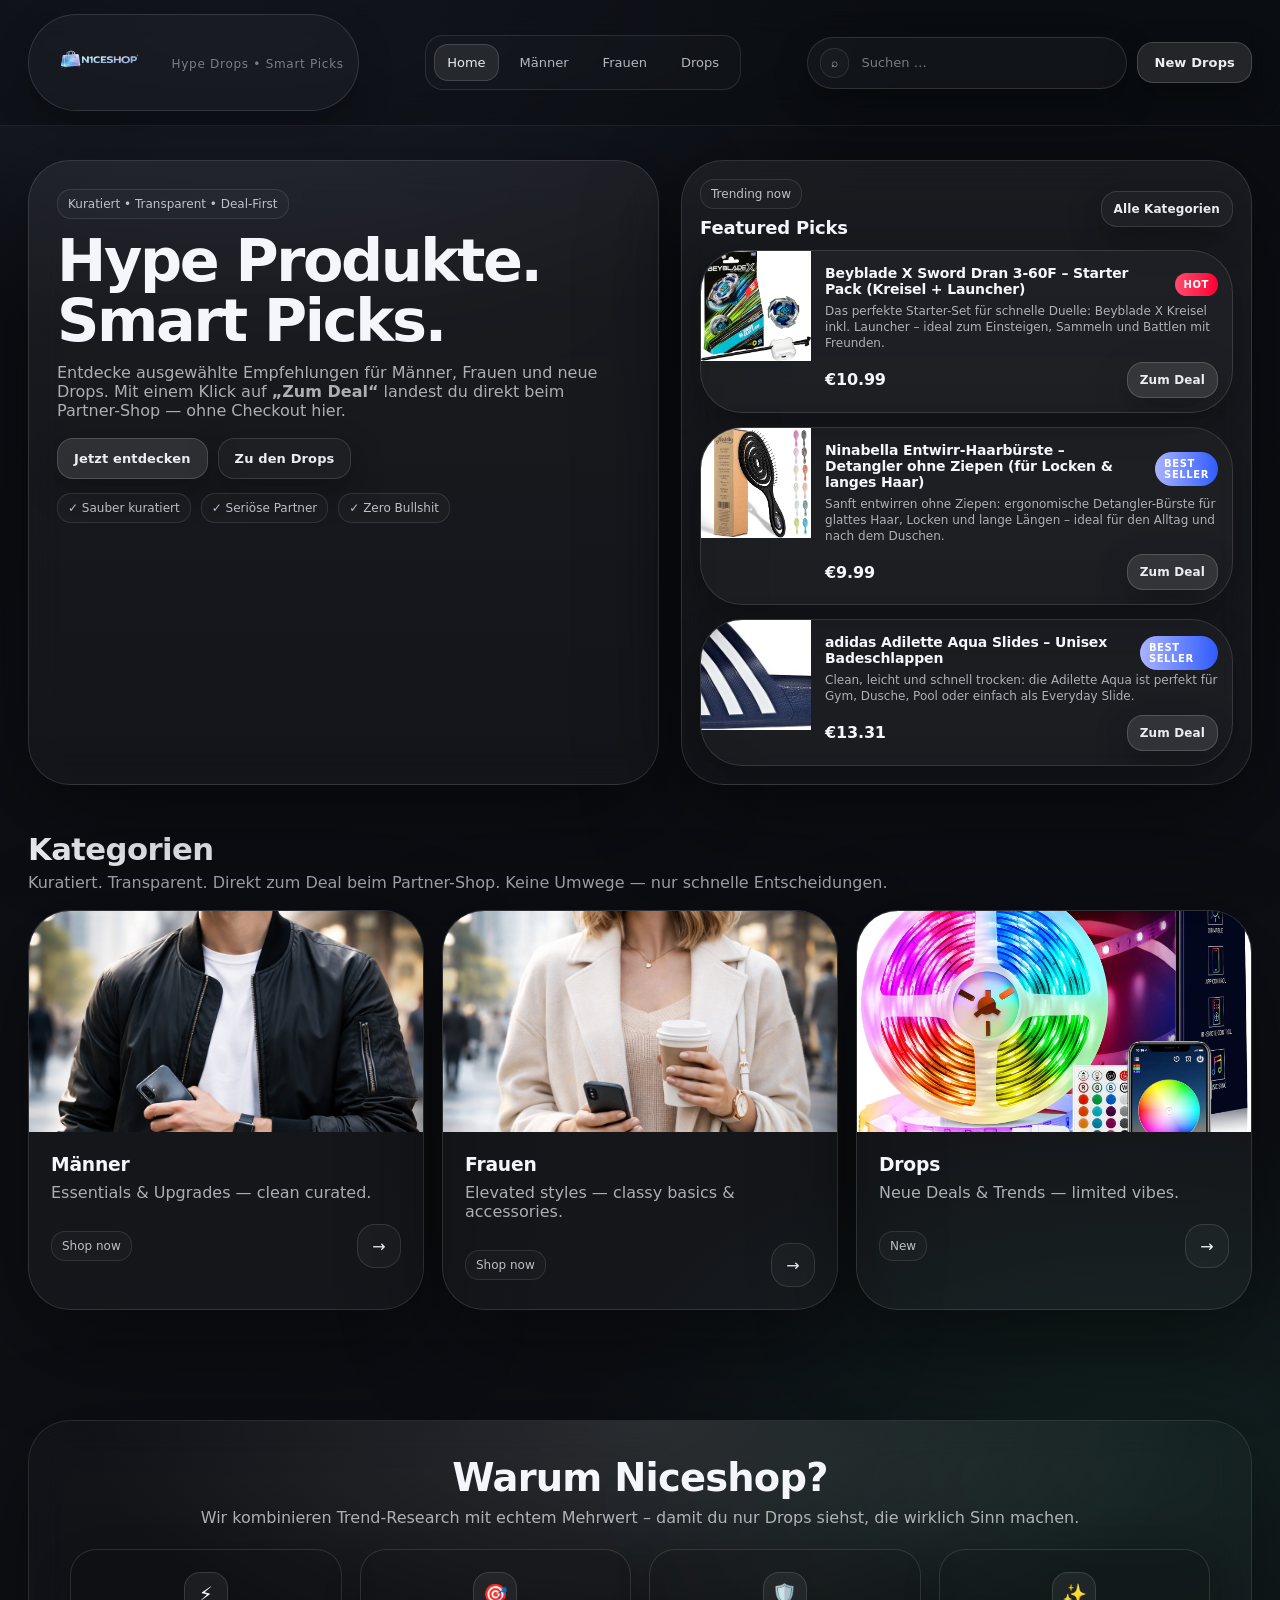
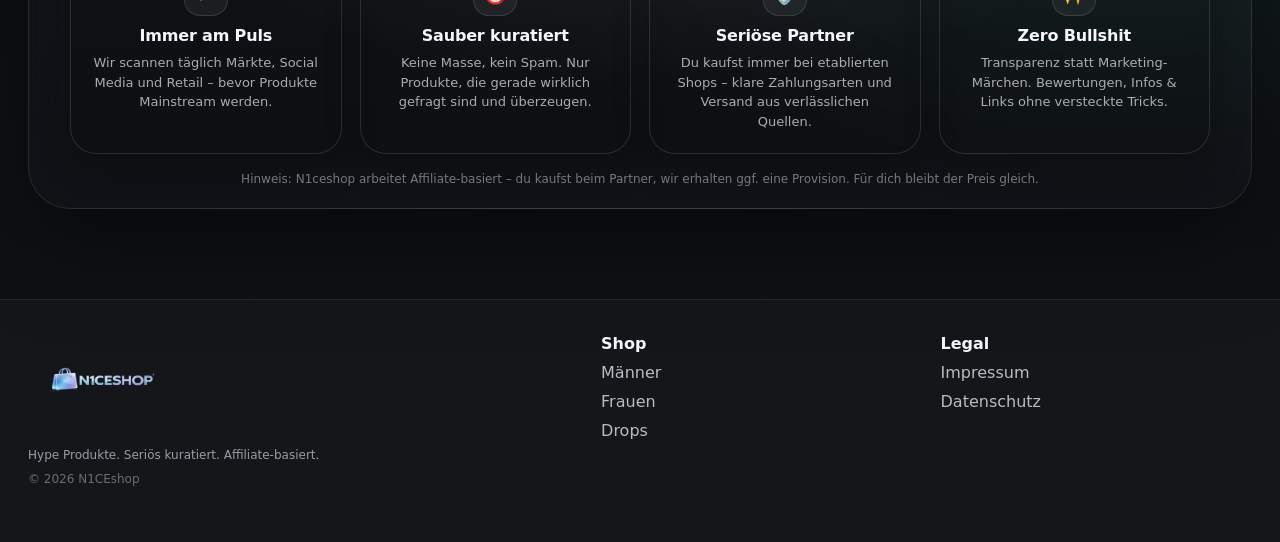
==== commit b74ef1c9: "Update index.html" ====
--- a/index.html
+++ b/index.html
@@ -180,7 +180,7 @@
       <!-- Column 1: Brand -->
       <div class="footer-brand">
         <a href="index.html" class="footer-brand-link">
-          <img class="footer-logo" src="assets/img/n1celogo.png" alt="N1CEshop Logo">
+          <img class="footer-logo" src="n1celogo.png" alt="N1CEshop Logo">
 
         </a>
 
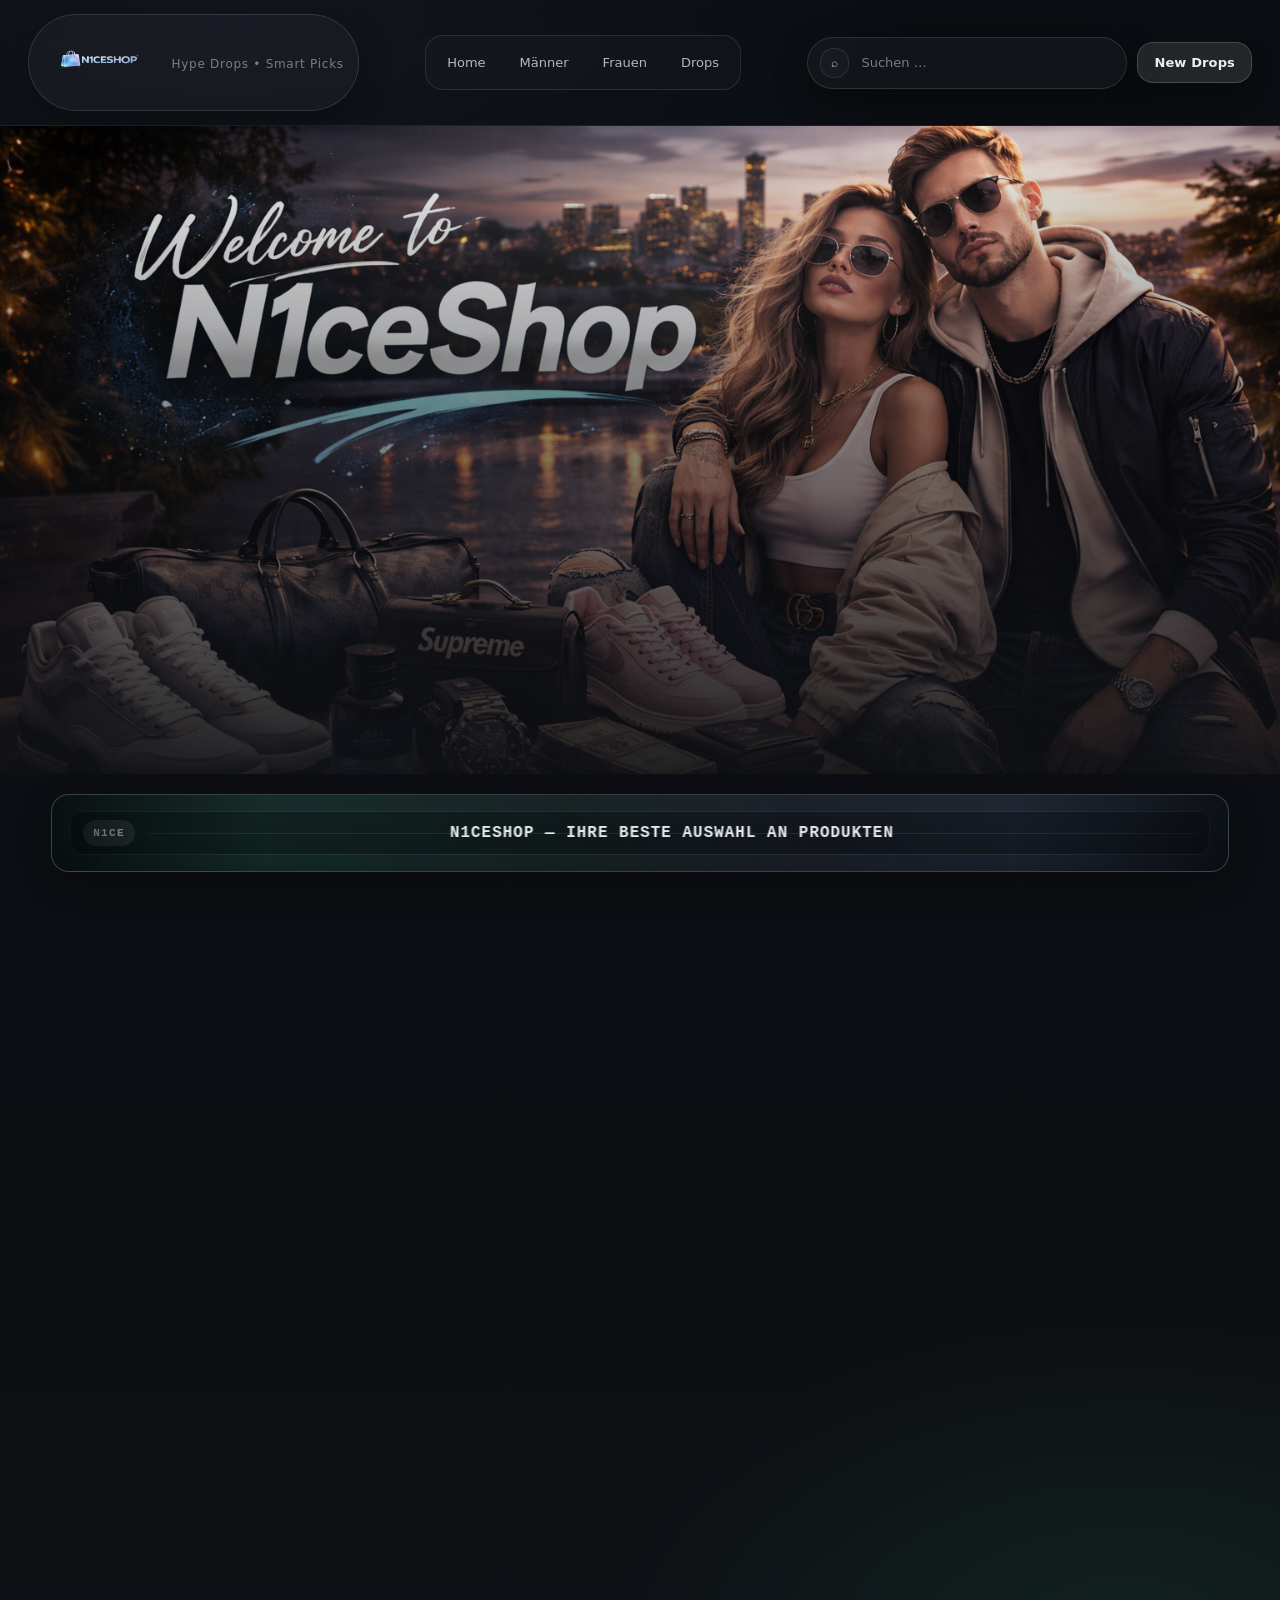
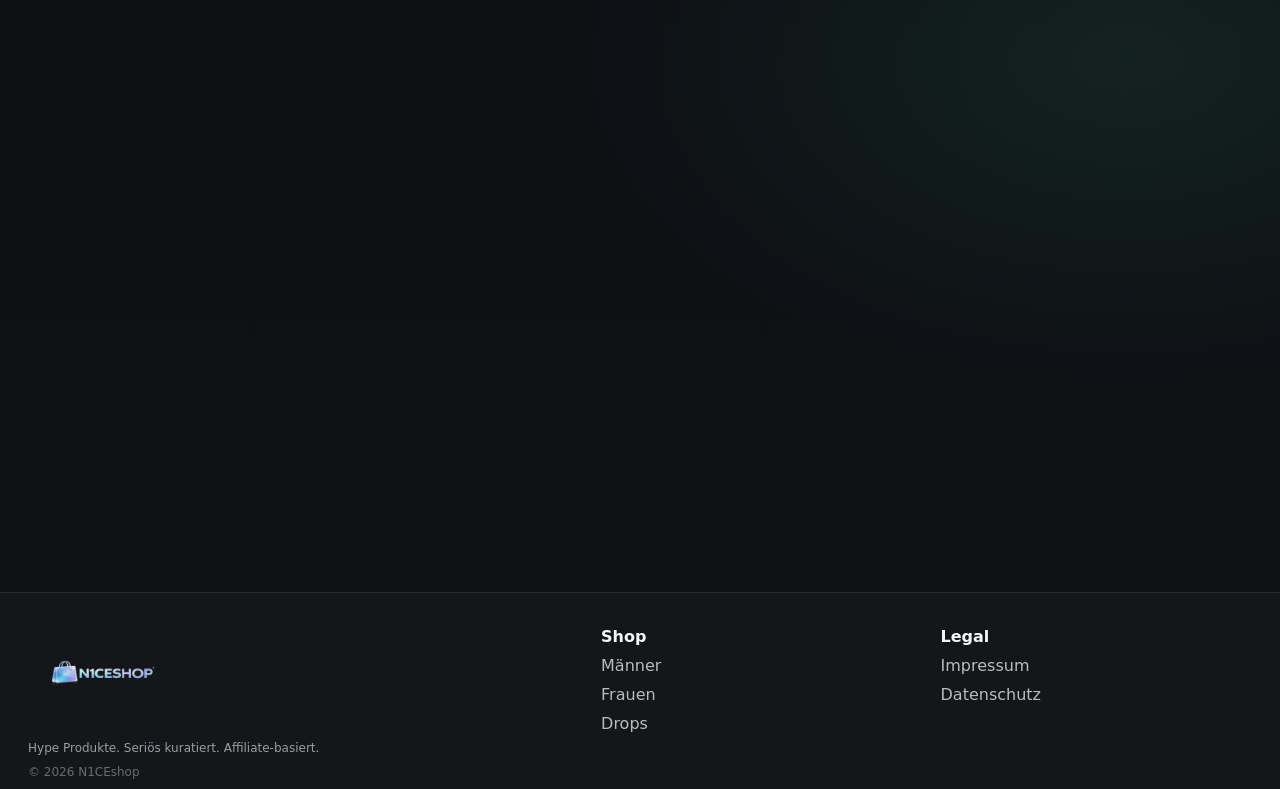
==== commit 9114f5e7: "Add files via upload" ====
--- a/index.html
+++ b/index.html
@@ -1,219 +1,16 @@
-<!DOCTYPE html>
+<!doctype html>
 <html lang="de">
 <head>
-  <title>N1CEshop — Curated Affiliate Picks</title>
-  
-<meta charset="UTF-8" />
-<meta name="viewport" content="width=device-width, initial-scale=1.0" />
-<meta name="theme-color" content="#0f1115" />
-<link rel="stylesheet" href="styles.css" />
-<link rel="icon" href="n1celogo.png" type="image/svg+xml" />
-
+  <meta charset="utf-8" />
+  <meta name="viewport" content="width=device-width,initial-scale=1" />
+  <meta http-equiv="refresh" content="0; url=./startseite/" />
+  <title>N1CE Studio Shop</title>
+  <style>
+    body{font-family:system-ui,-apple-system,Segoe UI,Roboto,Arial,sans-serif;display:flex;align-items:center;justify-content:center;min-height:100vh;margin:0;padding:24px}
+    a{color:inherit}
+  </style>
 </head>
 <body>
-
-<header class="topbar">
-  <div class="container">
-    <div class="topbar-inner">
-      <a class="brand" href="index.html" aria-label="Home">
-  <img class="brand-logo" src="n1celogo.png" alt="N1CEshop">
-  <span class="tagline">Hype Drops • Smart Picks</span>
-</a>
-
-      <nav class="nav" aria-label="Shop Navigation">
-        <a data-navlink href="index.html">Home</a>
-        <a data-navlink href="men.html">Männer</a>
-        <a data-navlink href="women.html">Frauen</a>
-        <a data-navlink href="drops.html">Drops</a>
-      </nav>
-
-      <div style="display:flex;align-items:center;gap:10px">
-        <div class="search" aria-label="Search">
-          <span class="pill">⌕</span>
-          <input type="text" placeholder="Suchen …" />
-        </div>
-        <a class="btn primary" href="drops.html">New Drops</a>
-        <button class="burger" id="burger" aria-label="Open menu">☰</button>
-      </div>
-    </div>
-  </div>
-</header>
-
-<div class="drawer" id="drawer" aria-hidden="true">
-  <div class="drawer-panel" role="dialog" aria-modal="true" aria-label="Menu">
-    <div style="display:flex;align-items:center;justify-content:space-between;gap:10px">
-      <div style="display:flex;align-items:center;gap:10px">
-        <span class="brand-badge" aria-hidden="true" style="width:24px;height:24px;border-radius:10px"></span>
-        <strong style="letter-spacing:.18em;font-size:12px">N1CEshop</strong>
-      </div>
-      <button class="btn ghost" id="drawerClose" type="button">Close</button>
-    </div>
-
-    <div class="drawer-nav">
-      <a href="index.html">Home</a>
-      <a href="men.html">Männer</a>
-      <a href="women.html">Frauen</a>
-      <a href="drops.html">Drops</a>
-    </div>
-
-    <div style="margin-top:14px;display:flex;gap:10px;flex-wrap:wrap">
-      <a class="btn primary" href="drops.html">New Drops</a>
-      <a class="btn ghost" href="index.html#categories">Kategorien</a>
-    </div>
-  </div>
-</div>
-
-
-<main class="hero">
-  <div class="container">
-    <div class="hero-shop">
-      <section class="hero-panel reveal">
-        <div class="content">
-          <span class="pill">Kuratiert • Transparent • Deal-First</span>
-          <h1 class="h1">Hype Produkte.<br/>Smart Picks.</h1>
-          <p class="hero-sub">Entdecke ausgewählte Empfehlungen für Männer, Frauen und neue Drops. Mit einem Klick auf <strong>„Zum Deal“</strong> landest du direkt beim Partner-Shop — ohne Checkout hier.</p>
-
-          <div class="hero-actions">
-            <a class="btn primary" href="#categories">Jetzt entdecken</a>
-            <a class="btn ghost" href="drops.html">Zu den Drops</a>
-          </div>
-
-          <div class="hero-badges">
-            <span class="pill">✓ Sauber kuratiert</span>
-            <span class="pill">✓ Seriöse Partner</span>
-            <span class="pill">✓ Zero Bullshit</span>
-          </div>
-        </div>
-      </section>
-
-      <aside class="hero-panel featured reveal" aria-label="Featured products">
-        <div class="featured-top">
-          <div>
-            <div class="pill">Trending now</div>
-            <div style="height:8px"></div>
-            <strong style="letter-spacing:-.01em;font-size:18px">Featured Picks</strong>
-          </div>
-          <a class="btn ghost mini-cta" href="#categories">Alle Kategorien</a>
-        </div>
-
-        <div id="featuredGrid" class="featured-grid"></div>
-      </aside>
-    </div>
-  </div>
-</main>
-
-<section class="section" id="categories">
-  <div class="container">
-    <div class="section-top">
-      <div class="reveal">
-        <h2 class="h2">Kategorien</h2>
-        <p class="small">Kuratiert. Transparent. Direkt zum Deal beim Partner-Shop. Keine Umwege — nur schnelle Entscheidungen.</p>
-      </div>
-      <div class="reveal" style="display:flex;gap:10px;flex-wrap:wrap"></div>
-    </div>
-
-    <div class="tiles">
-      <a class="tile reveal" href="men.html">
-        <div class="media"><img src="männer.png" alt="Men"></div>
-        <div class="body"><h3>Männer</h3><p>Essentials &amp; Upgrades — clean curated.</p></div>
-        <div class="footer"><span class="pill">Shop now</span><span class="arrow">→</span></div>
-      </a>
-
-      <a class="tile reveal" href="women.html">
-        <div class="media"><img src="frauen.png" alt="Women"></div>
-        <div class="body"><h3>Frauen</h3><p>Elevated styles — classy basics &amp; accessories.</p></div>
-        <div class="footer"><span class="pill">Shop now</span><span class="arrow">→</span></div>
-      </a>
-
-      <a class="tile reveal" href="drops.html">
-        <div class="media"><img src="vkh-led-strip-10m.webp" alt="Drops"></div>
-        <div class="body"><h3>Drops</h3><p>Neue Deals &amp; Trends — limited vibes.</p></div>
-        <div class="footer"><span class="pill">New</span><span class="arrow">→</span></div>
-      </a>
-    </div>
-  </div>
-</section>
-
-<section class="section">
-  <div class="container">
-    <div class="why-wrap reveal">
-      <div class="why-head">
-        <h2>Warum Niceshop?</h2>
-        <p>Wir kombinieren Trend-Research mit echtem Mehrwert – damit du nur Drops siehst, die wirklich Sinn machen.</p>
-      </div>
-
-      <div class="why-grid">
-        <div class="why-card">
-          <div class="why-icon">⚡</div>
-          <h3>Immer am Puls</h3>
-          <p>Wir scannen täglich Märkte, Social Media und Retail – bevor Produkte Mainstream werden.</p>
-        </div>
-
-        <div class="why-card">
-          <div class="why-icon">🎯</div>
-          <h3>Sauber kuratiert</h3>
-          <p>Keine Masse, kein Spam. Nur Produkte, die gerade wirklich gefragt sind und überzeugen.</p>
-        </div>
-
-        <div class="why-card">
-          <div class="why-icon">🛡️</div>
-          <h3>Seriöse Partner</h3>
-          <p>Du kaufst immer bei etablierten Shops – klare Zahlungsarten und Versand aus verlässlichen Quellen.</p>
-        </div>
-
-        <div class="why-card">
-          <div class="why-icon">✨</div>
-          <h3>Zero Bullshit</h3>
-          <p>Transparenz statt Marketing-Märchen. Bewertungen, Infos &amp; Links ohne versteckte Tricks.</p>
-        </div>
-      </div>
-
-      <div class="why-note">Hinweis: N1ceshop arbeitet Affiliate-basiert – du kaufst beim Partner, wir erhalten ggf. eine Provision. Für dich bleibt der Preis gleich.</div>
-    </div>
-  </div>
-</section>
-
-
-<footer>
-  <div class="container">
-    <div class="footer-grid">
-      <!-- Column 1: Brand -->
-      <div class="footer-brand">
-        <a href="index.html" class="footer-brand-link">
-          <img class="footer-logo" src="n1celogo.png" alt="N1CEshop Logo">
-
-        </a>
-
-        <div class="footer-tagline">Hype Produkte. Seriös kuratiert. Affiliate-basiert.</div>
-        <div class="copy">© <span id="year"></span> N1CEshop</div>
-        
-      </div>
-
-      <!-- Column 2: Shop -->
-      <div>
-        <h4 class="footer-title">Shop</h4>
-        <div class="footer-links">
-          <a href="men.html">Männer</a>
-          <a href="women.html">Frauen</a>
-          <a href="drops.html">Drops</a>
-        </div>
-      </div>
-
-      <!-- Column 3: Legal -->
-      <div>
-        <h4 class="footer-title">Legal</h4>
-        <div class="footer-links">
-          <a href="impressum.html">Impressum</a>
-          <a href="datenschutz.html">Datenschutz</a>
-        </div>
-      </div>
-    </div>
-  </div>
-</footer>
-
-
-<script src="app.js" defer></script>
-
-
+  <p>Weiterleitung… Falls nichts passiert: <a href="./startseite/">zur Startseite</a>.</p>
 </body>
 </html>
